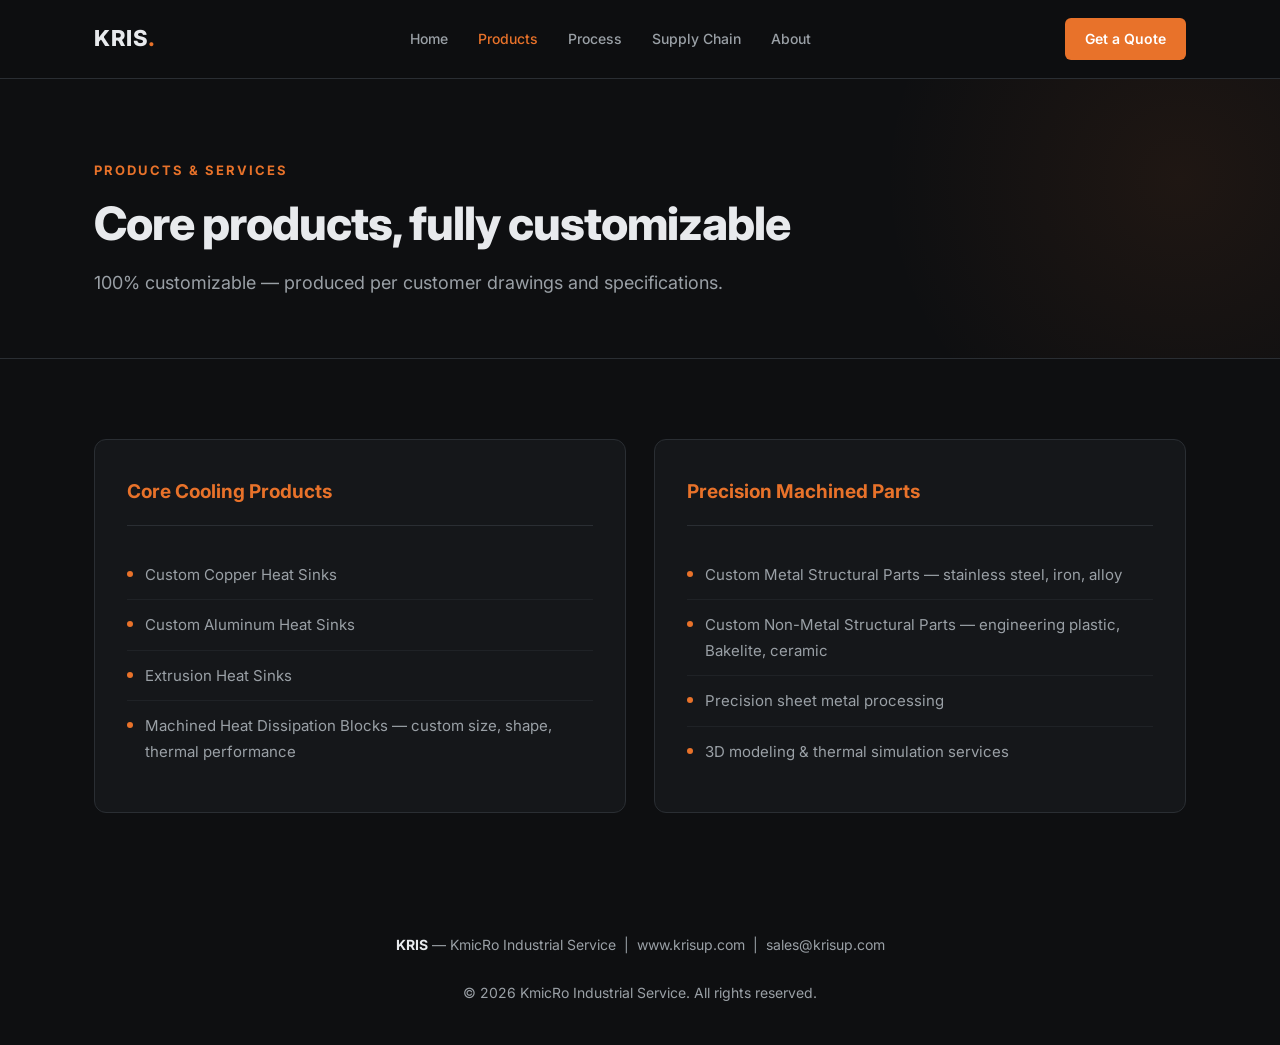
==== products.html @ ebfdd495 "Add files via upload" ====
<!DOCTYPE html>
<html lang="en">
<head>
<meta charset="UTF-8">
<meta name="viewport" content="width=device-width, initial-scale=1.0">
<title>Products | KRIS — Custom Heat Sinks & Precision Machined Parts</title>
<meta name="description" content="Custom copper & aluminum heat sinks, extrusion heat sinks, machined heat dissipation blocks, and precision metal/non-metal structural parts.">
<link rel="preconnect" href="https://fonts.googleapis.com">
<link rel="preconnect" href="https://fonts.gstatic.com" crossorigin>
<link href="https://fonts.googleapis.com/css2?family=Inter:wght@300;400;500;600;700;800&display=swap" rel="stylesheet">
<link rel="stylesheet" href="style.css">
</head>
<body>

<nav>
  <div class="nav-inner">
    <a href="index.html" class="logo">KRIS<span>.</span></a>
    <ul class="nav-links">
      <li><a href="index.html">Home</a></li>
      <li><a href="products.html" class="active">Products</a></li>
      <li><a href="process.html">Process</a></li>
      <li><a href="supply-chain.html">Supply Chain</a></li>
      <li><a href="about.html">About</a></li>
    </ul>
    <a href="contact.html" class="nav-cta">Get a Quote</a>
  </div>
</nav>

<header class="page-head">
  <div class="wrap">
    <div class="sec-label">Products &amp; Services</div>
    <h1>Core products, fully customizable</h1>
    <p>100% customizable — produced per customer drawings and specifications.</p>
  </div>
</header>

<section>
  <div class="wrap">
    <div class="prod-cols">
      <div class="prod-box">
        <h3>Core Cooling Products</h3>
        <ul>
          <li>Custom Copper Heat Sinks</li>
          <li>Custom Aluminum Heat Sinks</li>
          <li>Extrusion Heat Sinks</li>
          <li>Machined Heat Dissipation Blocks — custom size, shape, thermal performance</li>
        </ul>
      </div>
      <div class="prod-box">
        <h3>Precision Machined Parts</h3>
        <ul>
          <li>Custom Metal Structural Parts — stainless steel, iron, alloy</li>
          <li>Custom Non-Metal Structural Parts — engineering plastic, Bakelite, ceramic</li>
          <li>Precision sheet metal processing</li>
          <li>3D modeling &amp; thermal simulation services</li>
        </ul>
      </div>
    </div>
  </div>
</section>

<footer>
  <div class="wrap">
    <strong>KRIS</strong> — KmicRo Industrial Service &nbsp;|&nbsp; www.krisup.com &nbsp;|&nbsp; sales@krisup.com
    <br><br>
    © 2026 KmicRo Industrial Service. All rights reserved.
  </div>
</footer>

</body>
</html>
---- style.css ----
:root{
  --bg:#0e0f11;
  --bg-alt:#15171a;
  --card:#1a1d21;
  --line:#2a2e33;
  --text:#e8eaed;
  --muted:#9aa0a6;
  --accent:#e8722a;
  --accent-dim:#b8551a;
}
*{margin:0;padding:0;box-sizing:border-box}
html{scroll-behavior:smooth}
body{
  font-family:'Inter',-apple-system,BlinkMacSystemFont,sans-serif;
  background:var(--bg);color:var(--text);
  line-height:1.7;font-size:16px;
  -webkit-font-smoothing:antialiased;
}
.wrap{max-width:1140px;margin:0 auto;padding:0 24px}

/* NAV */
nav{
  position:sticky;top:0;z-index:100;
  background:rgba(14,15,17,.9);
  backdrop-filter:blur(12px);
  border-bottom:1px solid var(--line);
}
.nav-inner{
  max-width:1140px;margin:0 auto;padding:18px 24px;
  display:flex;align-items:center;justify-content:space-between;
}
.logo{font-weight:800;font-size:22px;letter-spacing:.5px;text-decoration:none;color:var(--text)}
.logo span{color:var(--accent)}
.nav-links{display:flex;gap:30px;list-style:none}
.nav-links a{
  color:var(--muted);text-decoration:none;font-size:14px;
  font-weight:500;transition:color .2s;
}
.nav-links a:hover,.nav-links a.active{color:var(--accent)}
.nav-cta{
  background:var(--accent);color:#fff;padding:9px 20px;
  border-radius:6px;text-decoration:none;font-size:14px;
  font-weight:600;transition:background .2s;
}
.nav-cta:hover{background:var(--accent-dim)}

/* PAGE HEADER (inner pages) */
.page-head{
  padding:80px 0 60px;border-bottom:1px solid var(--line);
  position:relative;overflow:hidden;
}
.page-head::before{
  content:'';position:absolute;top:-200px;right:-200px;
  width:600px;height:600px;
  background:radial-gradient(circle,rgba(232,114,42,.08) 0%,transparent 70%);
  pointer-events:none;
}
.page-head .sec-label{
  font-size:13px;font-weight:700;color:var(--accent);
  letter-spacing:2px;text-transform:uppercase;margin-bottom:16px;
}
.page-head h1{
  font-size:46px;font-weight:800;line-height:1.15;
  letter-spacing:-1px;max-width:820px;
}
.page-head p{color:var(--muted);font-size:18px;max-width:680px;margin-top:18px}

/* HERO (home) */
.hero{padding:120px 0 100px;border-bottom:1px solid var(--line);position:relative;overflow:hidden}
.hero::before{
  content:'';position:absolute;top:-200px;right:-200px;
  width:600px;height:600px;
  background:radial-gradient(circle,rgba(232,114,42,.08) 0%,transparent 70%);
  pointer-events:none;
}
.hero-tag{
  display:inline-block;font-size:13px;font-weight:600;
  color:var(--accent);letter-spacing:1.5px;text-transform:uppercase;
  margin-bottom:20px;
}
.hero h1{
  font-size:52px;font-weight:800;line-height:1.15;
  letter-spacing:-1px;margin-bottom:24px;max-width:820px;
}
.hero p{font-size:19px;color:var(--muted);max-width:680px;margin-bottom:40px}
.hero-btns{display:flex;gap:16px;flex-wrap:wrap}

.btn{
  display:inline-block;padding:14px 28px;border-radius:6px;
  text-decoration:none;font-weight:600;font-size:15px;transition:all .2s;
}
.btn-primary{background:var(--accent);color:#fff}
.btn-primary:hover{background:var(--accent-dim);transform:translateY(-1px)}
.btn-ghost{border:1px solid var(--line);color:var(--text)}
.btn-ghost:hover{border-color:var(--accent);color:var(--accent)}

/* SECTIONS */
section{padding:80px 0;border-bottom:1px solid var(--line)}
section:last-of-type{border-bottom:none}
.sec-label{
  font-size:13px;font-weight:700;color:var(--accent);
  letter-spacing:2px;text-transform:uppercase;margin-bottom:16px;
}
.sec-title{
  font-size:38px;font-weight:800;letter-spacing:-.5px;
  margin-bottom:20px;line-height:1.2;
}
.sec-intro{color:var(--muted);font-size:17px;max-width:700px;margin-bottom:56px}

/* CARDS */
.grid-3{display:grid;grid-template-columns:repeat(3,1fr);gap:28px}
.card{
  background:var(--card);border:1px solid var(--line);
  border-radius:12px;padding:36px 28px;
  transition:border-color .25s,transform .25s;
}
.card:hover{border-color:var(--accent);transform:translateY(-4px)}
.card-num{font-size:13px;font-weight:700;color:var(--accent);letter-spacing:2px;margin-bottom:20px}
.card h3{font-size:20px;font-weight:700;margin-bottom:14px;line-height:1.35}
.card p{color:var(--muted);font-size:15px}

/* PRODUCTS */
.prod-cols{display:grid;grid-template-columns:1fr 1fr;gap:28px}
.prod-box{
  background:var(--bg-alt);border:1px solid var(--line);
  border-radius:12px;padding:36px 32px;
}
.prod-box h3{
  font-size:19px;font-weight:700;margin-bottom:24px;
  padding-bottom:16px;border-bottom:1px solid var(--line);color:var(--accent);
}
.prod-box ul{list-style:none}
.prod-box li{
  padding:12px 0;color:var(--muted);font-size:15px;
  border-bottom:1px solid rgba(42,46,51,.5);
  display:flex;align-items:flex-start;gap:12px;
}
.prod-box li:last-child{border-bottom:none}
.prod-box li::before{
  content:'';flex-shrink:0;width:6px;height:6px;
  background:var(--accent);border-radius:50%;margin-top:9px;
}

/* PROCESS */
.process{display:flex;flex-wrap:wrap;gap:12px;align-items:center}
.step{
  background:var(--card);border:1px solid var(--line);
  border-radius:8px;padding:14px 20px;font-size:14px;font-weight:500;
}
.step-arrow{color:var(--accent);font-weight:700;font-size:16px}

/* SUPPLY */
.supply-grid{display:grid;grid-template-columns:1fr 1fr;gap:28px}
.supply-item{
  background:var(--card);border:1px solid var(--line);
  border-radius:12px;padding:32px 28px;
}
.supply-item h3{font-size:18px;font-weight:700;margin-bottom:14px}
.supply-item p{color:var(--muted);font-size:15px}

/* ABOUT */
.about-text{max-width:820px}
.about-text p{color:var(--muted);font-size:17px;margin-bottom:24px}
.about-text p strong{color:var(--text);font-weight:600}
.mission{
  background:var(--bg-alt);border-left:3px solid var(--accent);
  padding:28px 32px;border-radius:0 8px 8px 0;margin-top:40px;
}
.mission .sec-label{margin-bottom:12px}
.mission p{color:var(--text);font-size:17px;font-weight:500;margin:0}

/* CONTACT */
.contact-info{max-width:640px}
.contact-info div{margin-bottom:24px}
.contact-info .k{
  font-size:13px;font-weight:700;color:var(--accent);
  letter-spacing:1.5px;text-transform:uppercase;margin-bottom:6px;
}
.contact-info .v{font-size:17px}
.contact-info a{color:var(--accent);text-decoration:none}
.contact-info a:hover{text-decoration:underline}
.contact-note{
  color:var(--muted);font-size:15px;margin-top:32px;
  padding-top:24px;border-top:1px solid var(--line);
}

/* FOOTER */
footer{padding:40px 0;text-align:center;color:var(--muted);font-size:14px}
footer strong{color:var(--text)}

/* RESPONSIVE */
@media(max-width:900px){
  .grid-3,.prod-cols,.supply-grid{grid-template-columns:1fr}
  .hero h1{font-size:36px}
  .page-head h1{font-size:32px}
  .sec-title{font-size:28px}
  .nav-links{display:none}
}
@media(max-width:600px){
  .hero{padding:80px 0 60px}
  .hero h1{font-size:30px}
  section{padding:56px 0}
  .process{flex-direction:column;align-items:flex-start}
  .step-arrow{transform:rotate(90deg)}
}
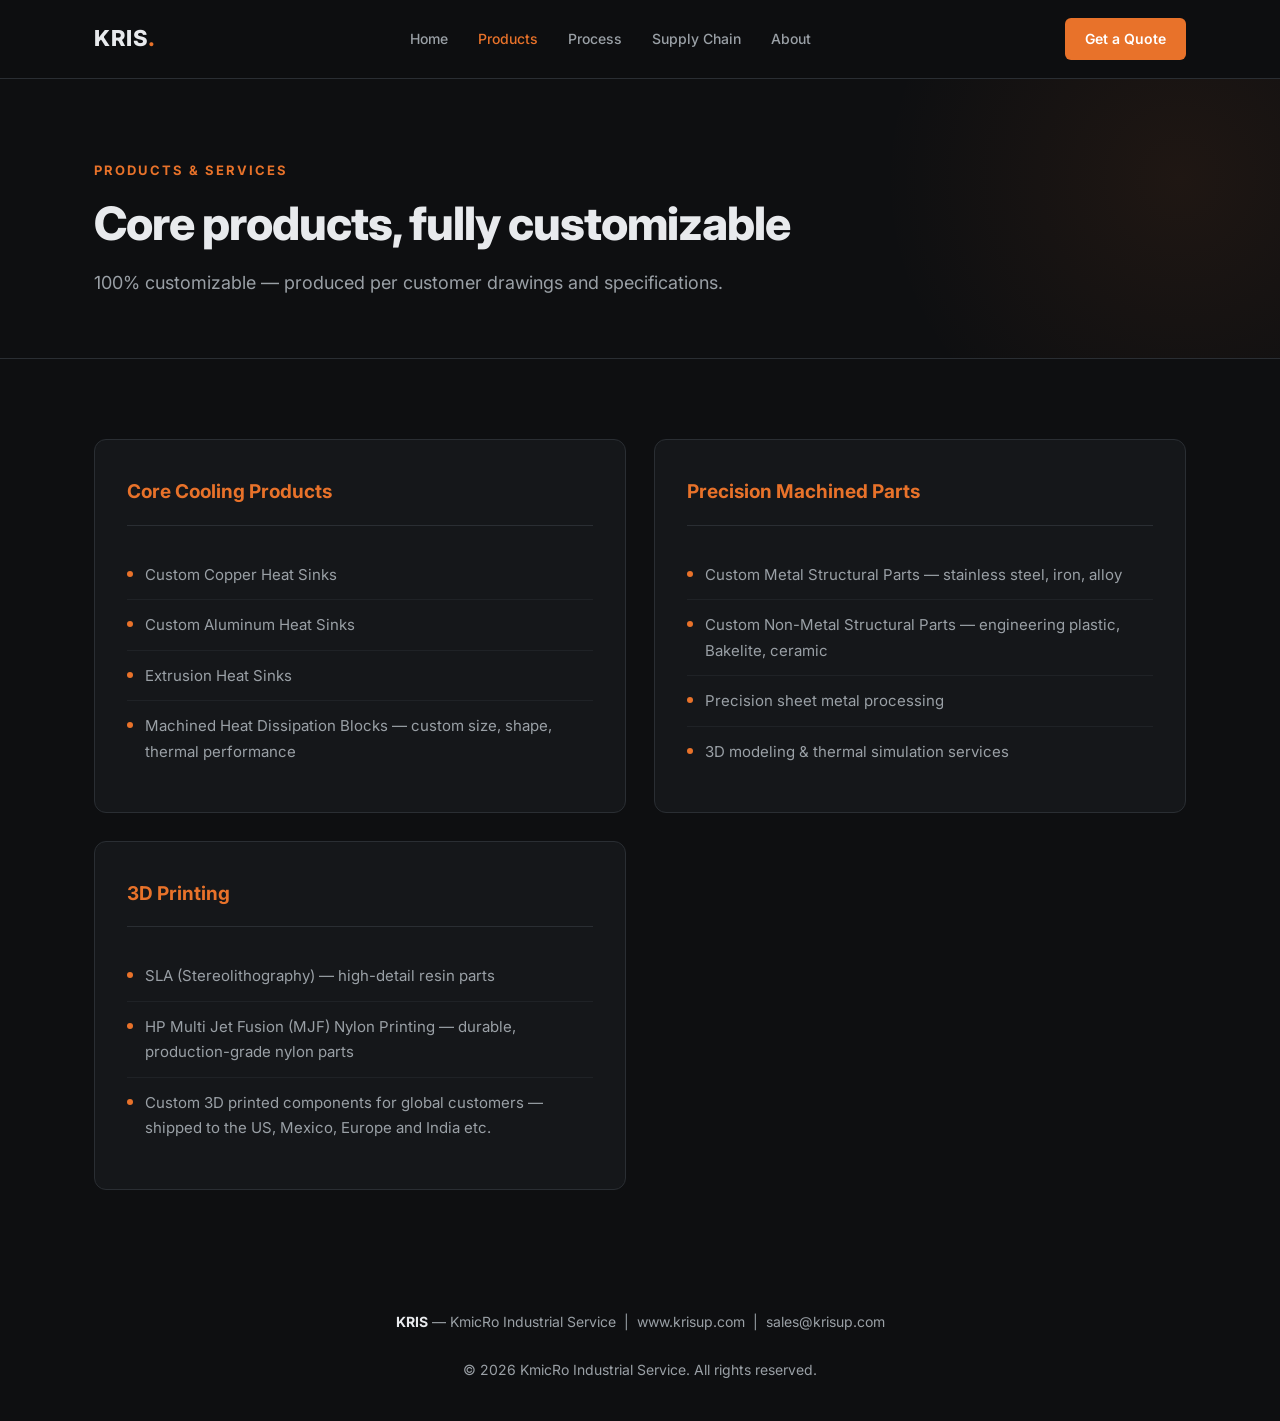
==== commit c170deb2: "Update products.html" ====
--- a/products.html
+++ b/products.html
@@ -36,7 +36,7 @@
 
 <section>
   <div class="wrap">
-    <div class="prod-cols">
+   <div class="prod-cols">
       <div class="prod-box">
         <h3>Core Cooling Products</h3>
         <ul>
@@ -56,6 +56,17 @@
         </ul>
       </div>
     </div>
+
+    <div class="prod-cols" style="margin-top:28px">
+      <div class="prod-box">
+        <h3>3D Printing</h3>
+        <ul>
+          <li>SLA (Stereolithography) — high-detail resin parts</li>
+          <li>HP Multi Jet Fusion (MJF) Nylon Printing — durable, production-grade nylon parts</li>
+          <li>Custom 3D printed components for global customers — shipped to the US, Mexico, Europe and India etc.</li>
+        </ul>
+      </div>
+    </div>
   </div>
 </section>
 
@@ -68,4 +79,4 @@
 </footer>
 
 </body>
-</html>+</html>
